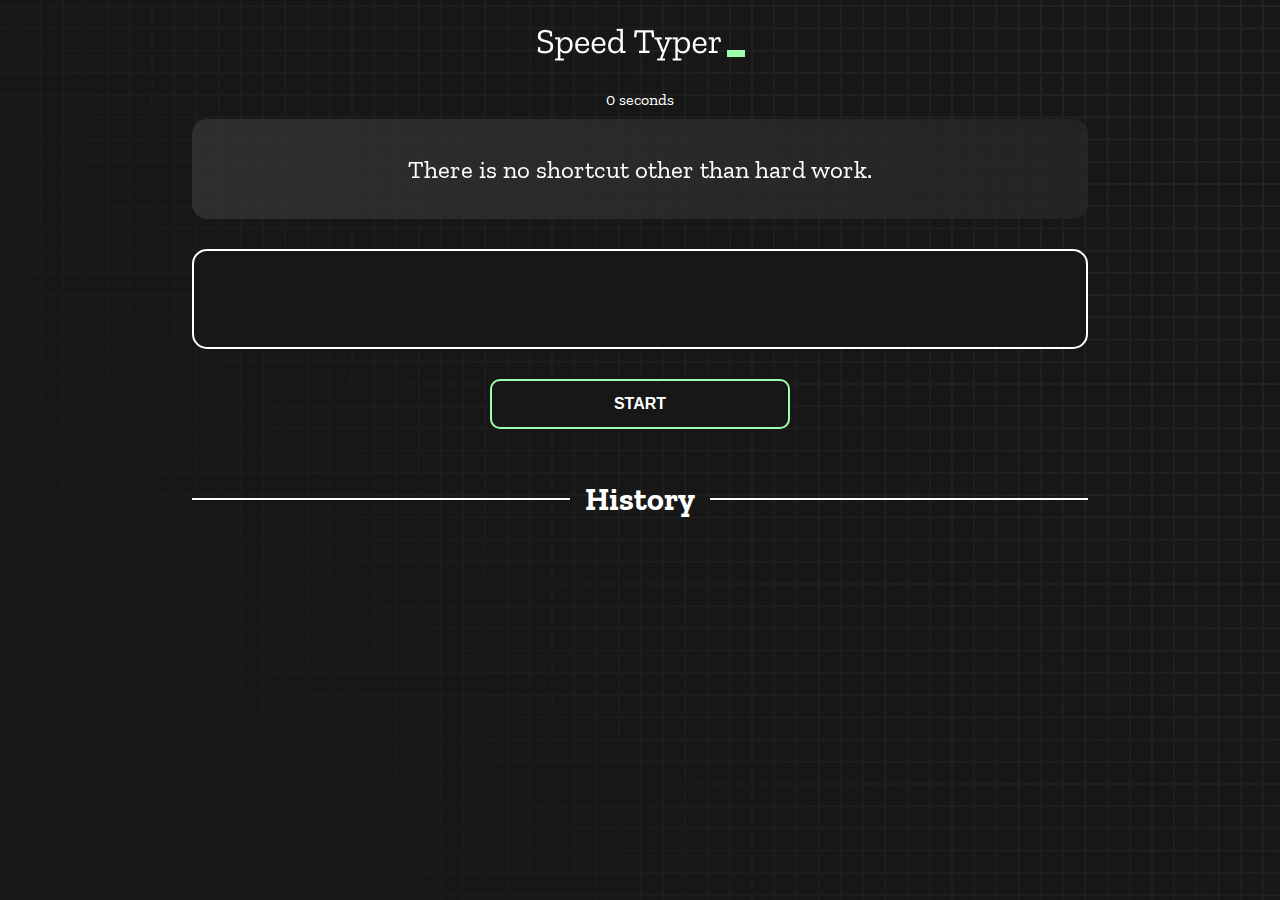
==== index.html @ dad9919f "Initial commit" ====
<!DOCTYPE html>
<html lang="en">
  <head>
    <meta charset="UTF-8" />
    <meta http-equiv="X-UA-Compatible" content="IE=edge" />
    <meta name="viewport" content="width=device-width, initial-scale=1.0" />
    <title>Speed Monster</title>
    <link rel="stylesheet" href="styles.css" />
    <link rel="preconnect" href="https://fonts.googleapis.com" />
    <link rel="preconnect" href="https://fonts.gstatic.com" crossorigin />
    <link
      href="https://fonts.googleapis.com/css2?family=Zilla+Slab:wght@300;400;500&display=swap"
      rel="stylesheet"
    />
  </head>
  <body>
    <h1 class="title"><img src="./logo.png" /></h1>
    <div id="show-time">0 seconds</div>

    <div class="box-container">
      <div id="question"></div>

      <div id="display" class="inactive"></div>

      <div class="buttons">
        <button id="starts">START</button>
      </div>

      <div class="divider-container">
        <div class="line"></div>
        <h1 class="title2">History</h1>
        <div class="line"></div>
      </div>
      <div id="histories"></div>
    </div>

    <div id="countdown"></div>
    <div id="modal-background" class="hidden"></div>
    <div id="result" class="hidden"></div>

    <script src="./history.js"></script>
    <script src="./script.js"></script>
  </body>
</html>
---- styles.css ----
* {
  padding: 0;
  margin: 0;
  box-sizing: border-box;
}

body {
  background-image: url("./bg.png");
  background-size: cover;
  background-position: left top;
  font-family: "Zilla Slab", serif;
}

.box-container {
  width: 70%;
  margin: 0 auto;
}

#question {
  height: 100px;
  display: flex;
  align-items: center;
  justify-content: center;
  color: white;
  font-size: 25px;
  border-radius: 15px;
  background: rgb(255, 255, 255);
  background: linear-gradient(
    92.49deg,
    rgba(255, 255, 255, 0.1) 0.18%,
    rgba(255, 255, 255, 0.05) 99.85%
  );
  backdrop-filter: blur(5px);
  margin-bottom: 30px;
}

#display {
  height: 100px;
  display: flex;
  flex-wrap: wrap;
  align-items: center;
  padding-left: 5rem;
  color: white;
  font-size: 32px;
  background-color: #171717;
  border: 2px solid #9dffad;
  border-radius: 15px;
}

#countdown {
  position: fixed;
  height: 100vh;
  width: 100vw;
  background-color: rgba(0, 0, 0, 0.8);
  top: 0;
  left: 0;
  display: flex;
  align-items: center;
  justify-content: center;
  font-size: 3rem;
  color: white;
  display: none;
}
#result {
  position: fixed;
  top: 10%; 
  left: 10%;
  transform: translate(-50%, -50%);
  height: 250px;
  width: 400px;
  background-color: #171717;
  border-radius: 15px;
  border: 2px solid #9dffad;
  color: white;
  text-align: center;
  padding: 2rem;
}
#show-time{
  text-align: center;
  color: white;
  margin: 10px 0;
}

.green {
  color: #9dffad;
}
.red {
  color: #eb6565;
}
.bold {
  font-weight: 700;
}
.inactive {
  border: 2px solid white !important;
}
.hidden {
  display: none;
}
.title {
  text-align: center;
  color: white;
  margin: 20px 0;
}

.divider-container {
  height: 80px;
  display: flex;
  justify-content: center;
  align-items: center;
  gap: 15px;
  margin: 0 auto;
}

.line {
  height: 2px;
  background: white;
  width: 100%;
}

.title2 {
  color: white;
  display: block;
}

.buttons {
  display: flex;
  justify-content: center;
  margin: 30px 0;
}
button {
  padding: 10px 20px;
  border: none;
  font-size: 16px;
  font-weight: bold;
  width: 300px;
  height: 50px;
  color: white;
  background-color: #171717;
  border-radius: 10px;
  border: 2px solid #9dffad;
  cursor: pointer;
}

#histories {
  display: flex;
  flex-wrap: wrap;
  justify-content: space-around;
}

.card {
  width: 100%;
  height: 100%;
  padding: 50px;
  display: flex;
  justify-content: space-between;
  align-items: center;
  padding: 20px 30px;
  color: white;
  border-radius: 15px;
  background: rgb(255, 255, 255);
  background: linear-gradient(
    92.49deg,
    rgba(255, 255, 255, 0.1) 0.18%,
    rgba(255, 255, 255, 0.05) 99.85%
  );
  backdrop-filter: blur(5px);
  margin-bottom: 30px;
}

#modal-background {
  background: rgb(255, 255, 255);
  background: linear-gradient(
    92.49deg,
    rgba(255, 255, 255, 0.1) 0.18%,
    rgba(255, 255, 255, 0.05) 99.85%
  );
  backdrop-filter: blur(5px);
  height: 100vh;
  width: 100%;
  position: fixed;
  top: 0;
}

@media only screen and (max-width: 700px) {
  .box-container {
    padding: 0 20px;
    width: 100%;
  }
  .card {
    flex-direction: column;
  }
}
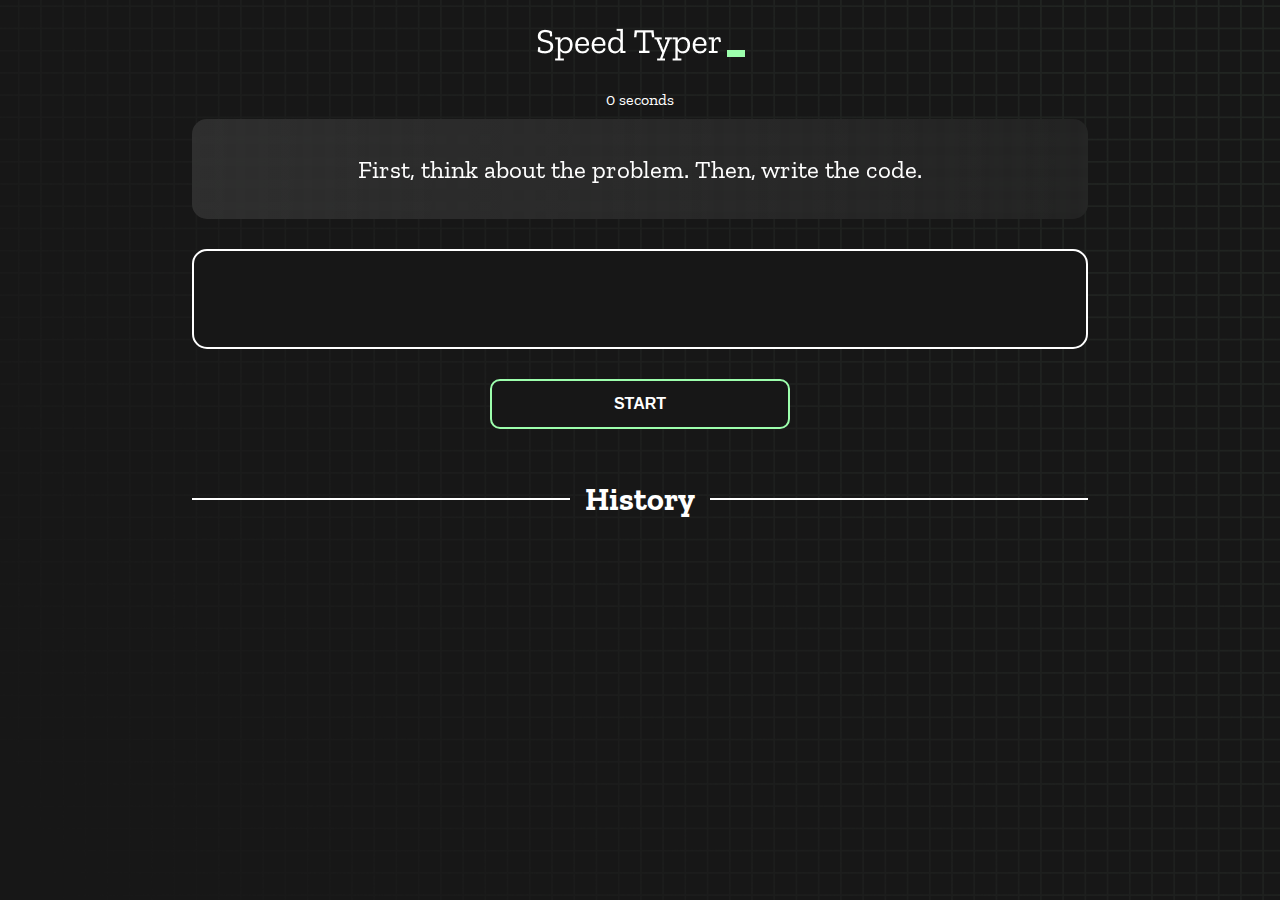
==== commit 235d051c: "First Commit" ====
--- a/index.html
+++ b/index.html
@@ -4,14 +4,11 @@
     <meta charset="UTF-8" />
     <meta http-equiv="X-UA-Compatible" content="IE=edge" />
     <meta name="viewport" content="width=device-width, initial-scale=1.0" />
-    <title>Speed Monster</title>
+    <title>Speed</title>
     <link rel="stylesheet" href="styles.css" />
     <link rel="preconnect" href="https://fonts.googleapis.com" />
     <link rel="preconnect" href="https://fonts.gstatic.com" crossorigin />
-    <link
-      href="https://fonts.googleapis.com/css2?family=Zilla+Slab:wght@300;400;500&display=swap"
-      rel="stylesheet"
-    />
+    <link href="https://fonts.googleapis.com/css2?family=Zilla+Slab:wght@300;400;500&display=swap" rel="stylesheet" />
   </head>
   <body>
     <h1 class="title"><img src="./logo.png" /></h1>
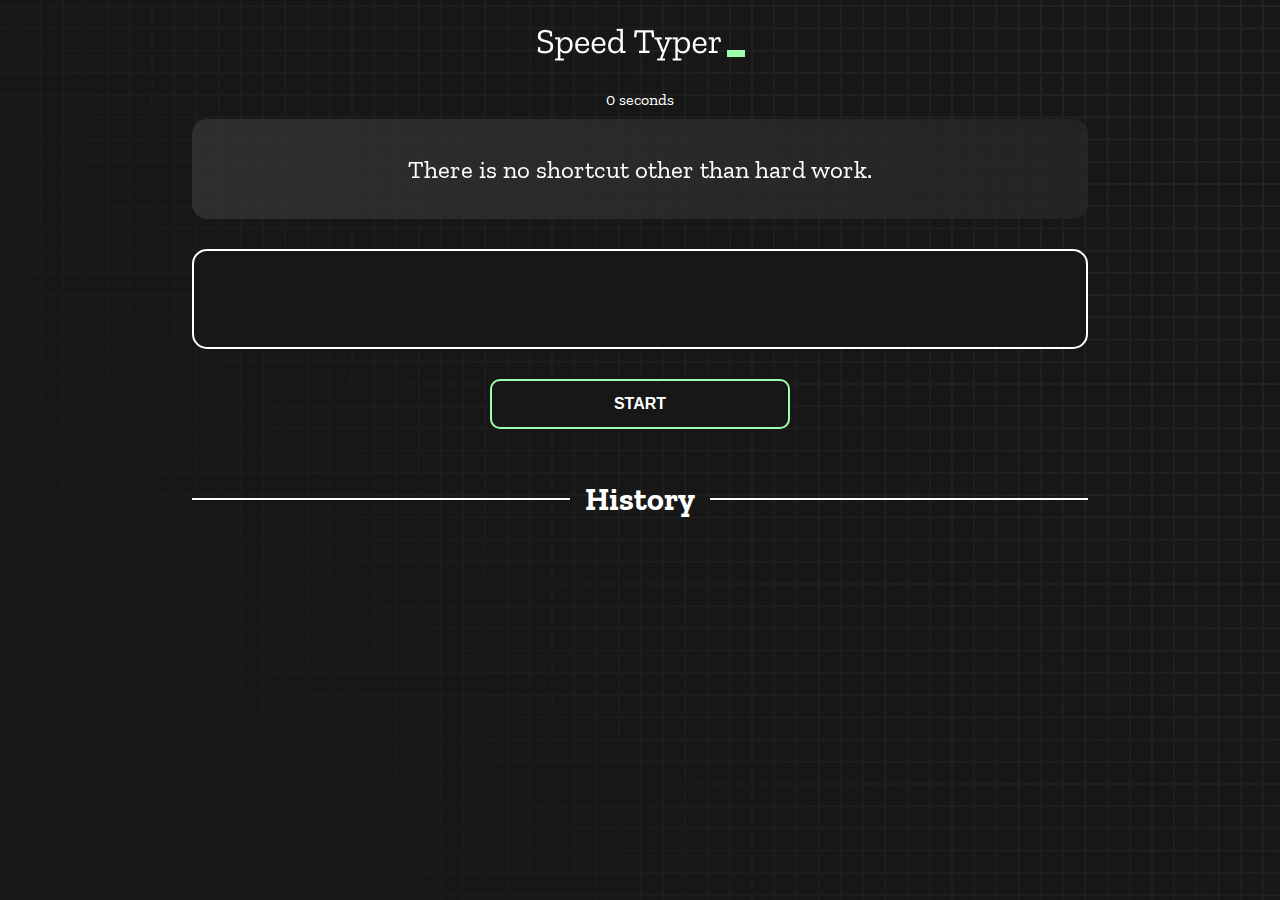
==== commit 418d3cae: "Solve Start Button" ====
--- a/index.html
+++ b/index.html
@@ -4,7 +4,7 @@
     <meta charset="UTF-8" />
     <meta http-equiv="X-UA-Compatible" content="IE=edge" />
     <meta name="viewport" content="width=device-width, initial-scale=1.0" />
-    <title>Speed</title>
+    <title>Speed Monster</title>
     <link rel="stylesheet" href="styles.css" />
     <link rel="preconnect" href="https://fonts.googleapis.com" />
     <link rel="preconnect" href="https://fonts.gstatic.com" crossorigin />
